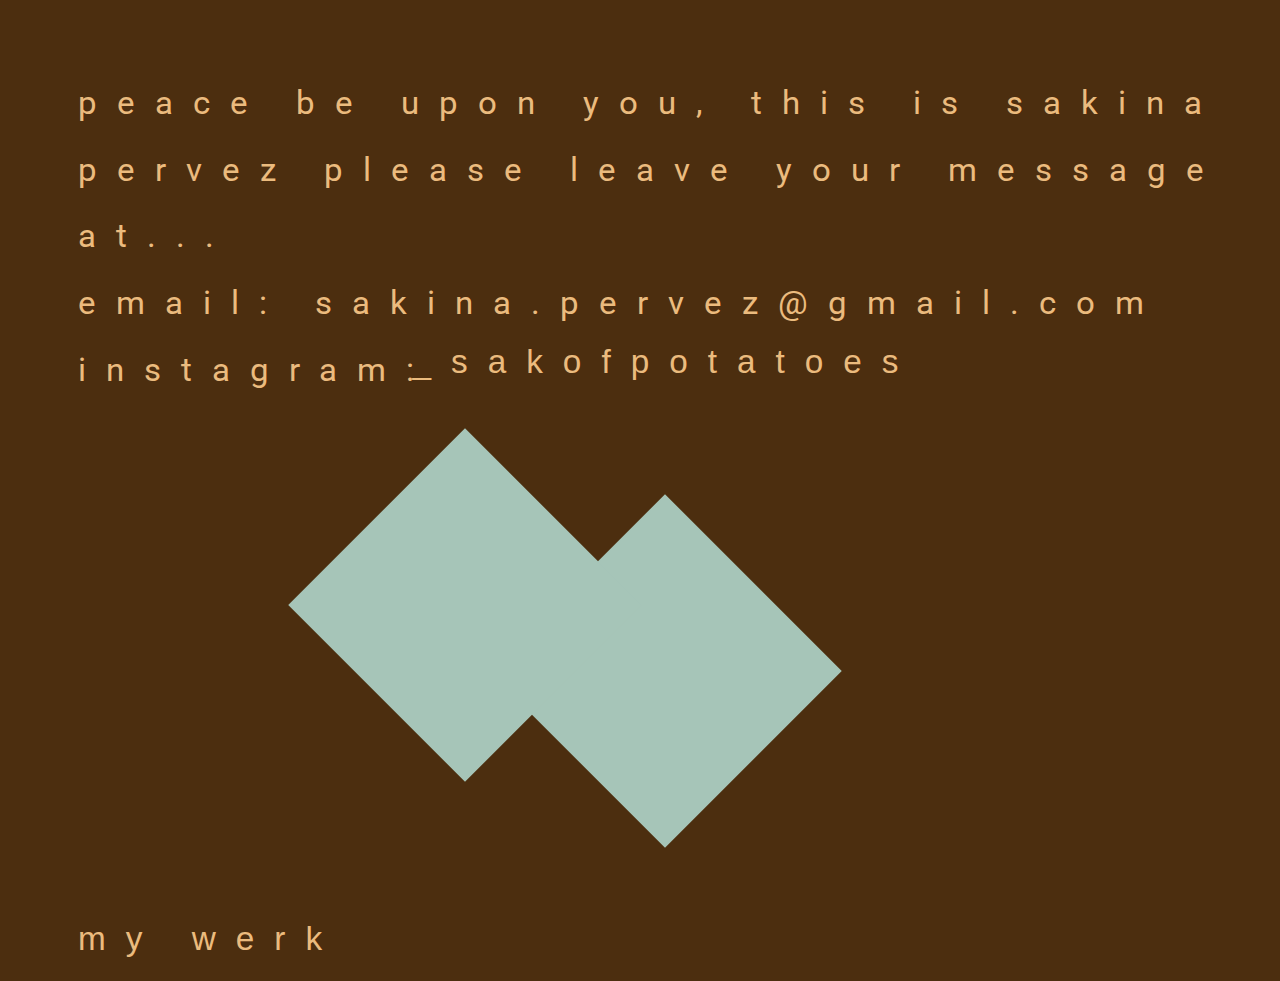
==== index.html @ 14120168 "Add files via upload" ====
<html>

<head>
    <title> werk homepage </title>
    <link rel="stylesheet" href="homepage.css">
    <link rel="preconnect" href="https://fonts.googleapis.com">
<link rel="preconnect" href="https://fonts.gstatic.com" crossorigin>
<link href="https://fonts.googleapis.com/css2?family=Yeseva+One&display=swap" rel="stylesheet">
<link href="https://fonts.googleapis.com/css2?family=Anybody&display=swap" rel="stylesheet">
<link href="https://fonts.googleapis.com/css2?family=Roboto:wght@100&display=swap" rel="stylesheet">


<body>
<div class="words">
    <div class="text">
        peace be upon you, this is sakina pervez please leave your message at...
        <br>
        email: sakina.pervez@gmail.com
        instagram:
       
    </div>
</div>
<div class="insta">
    <a href="https://www.instagram.com/_sakofpotatoes/">_sakofpotatoes</a>
    </div>
</div>
<p id="sliding-paragraph">
    <span class="slide-out">
        
    </span>
    <span class="slide-in">
    </span>
</p>
<p id="shape-paragraph">
    <span class="top"></span>
    <span id="square">
    </span>
</p>

<p id="sliding-paragraph2">
    <span class="slide-out">
        
    </span>
    <span class="slide-in">
    </span>
</p>
<p id="shape-paragraph2">
    <span class="top"></span>
    <span id="square2">
    </span>
</p>
<div class="page2">
    <a href="portfolio.html">my werk</a>
    </div>
</div>






</body>











    </html>
---- homepage.css ----
* {
    /* margin-bottom: -25; */
    box-sizing: border-box;
}

body {
    background-color: #4c2e0f;
}
.text {
    color:#ebbb7e;
    font-family: roboto;
    line-height: 2;
    letter-spacing: 15pt;
    font-size: 25pt;
}
 .mail {
        display: flex;
        width: 100%;
        flex-direction:column;
        flex-wrap: wrap;
        margin-left: 32%;
        margin-top: -163;
    
}
.insta {
    display: flex;
    width: 100%;
    flex-direction:column;
    flex-wrap: wrap;
    margin-left: 32%;
    margin-top: -163;
}
.words {
    display: flex;
    width: 100%;
    flex-direction:column;
    flex-wrap: wrap;
    margin-top: 70px;
    margin-left: 70px;
}
.page2 {
    display: flex;
    width: 100%;
    flex-direction:column;
    flex-wrap: wrap;
    margin-left: 70px;

}
a {
    font-family: asimovsans, sans-serif;
    font-weight: 100;
    line-height: 2;
    text-decoration: none;
    letter-spacing: 15pt;
    font-size: 25pt;
    margin-top: 7%;

}

a:link {
    color: #ebbb7e;
}

/* visited link */
a:visited {
    color: #ebbb7e;
}

/* mouse over link */
a:hover {
    color:#a6c5b8;


}
#shape-paragraph {
	position: relative;
	height: 390px;
}
#square {
    width: 250px;
    height: 250px;
    position: absolute;
    display: block;
    top: 50%;
    margin-top: -60px;
    left: 50%;
    margin-left: -100px;
    background-color: #a6c5b8;

	transform: rotate(45deg);
	transition: all 500ms ease-in-out;
   
}
#shape-paragraph:hover #square {
	background-color: orange; 
	border-radius: 100px;	

	transform: scale(2.25);
   
}
#square2 {
    width: 250px;
    height: 250px;
    position: absolute;
    display: block;
    top: 50%;
    margin-top: 30px;
    left: 50%;
    margin-left: -300px;
    background-color: #a6c5b8;

	transform: rotate(45deg);
	transition: all 500ms ease-in-out;
   
}
#shape-paragraph2:hover #square2 {
	background-color: orange; 
	border-radius: 100px;	

	transform: scale(2.25);
   
}

@media screen and (min-width: 800px) {}
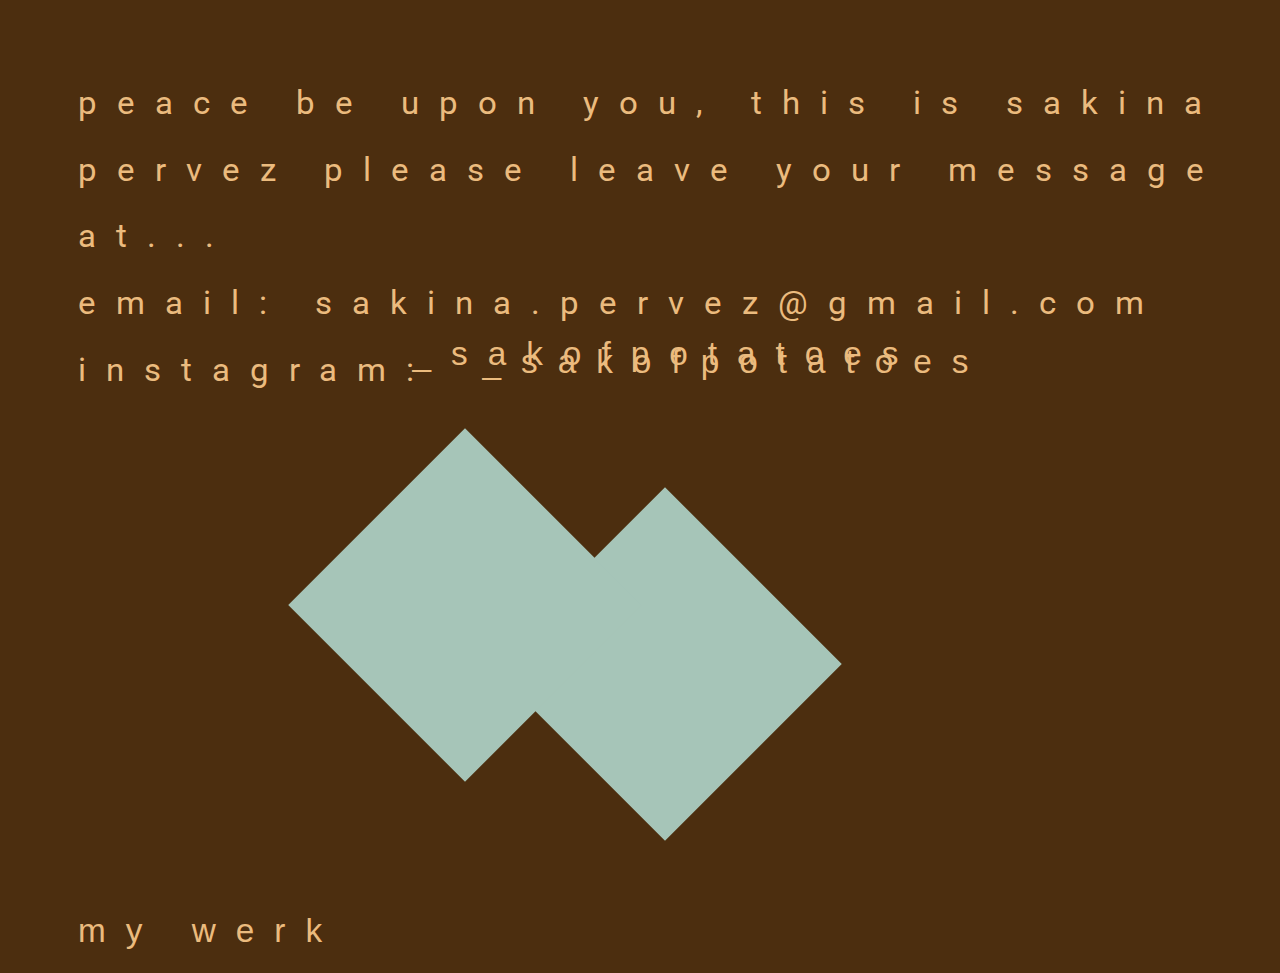
==== commit e810a09c: "insta" ====
--- a/index.html
+++ b/index.html
@@ -15,10 +15,12 @@
     <div class="text">
         peace be upon you, this is sakina pervez please leave your message at...
         <br>
-        email: sakina.pervez@gmail.com
-        instagram:
-       
-    </div>
+        email: sakina.pervez@gmail.com <br>
+        instagram: 
+        <div class="insta">
+            <a href="https://www.instagram.com/_sakofpotatoes/">_sakofpotatoes</a>
+         </div>
+    </div> 
 </div>
 <div class="insta">
     <a href="https://www.instagram.com/_sakofpotatoes/">_sakofpotatoes</a>
@@ -71,4 +73,4 @@
 
 
 
-    </html>+    </html>
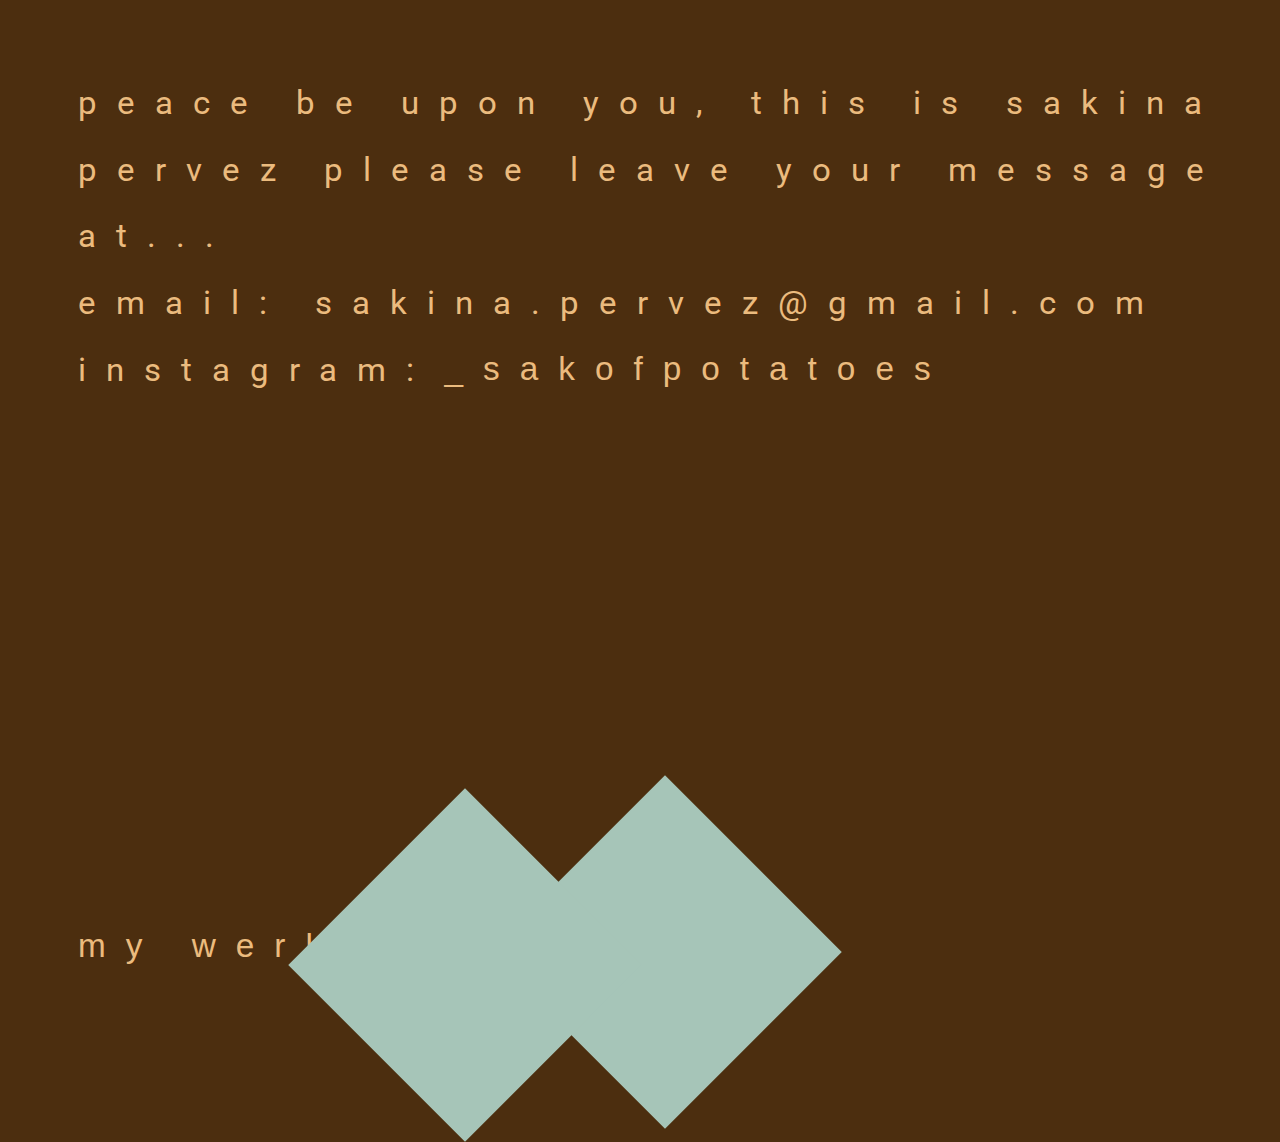
==== commit 3cf35bd9: "final maybe" ====
--- a/index.html
+++ b/index.html
@@ -22,10 +22,7 @@
          </div>
     </div> 
 </div>
-<div class="insta">
-    <a href="https://www.instagram.com/_sakofpotatoes/">_sakofpotatoes</a>
-    </div>
-</div>
+
 <p id="sliding-paragraph">
     <span class="slide-out">
         
--- a/homepage.css
+++ b/homepage.css
@@ -23,12 +23,15 @@
     
 }
 .insta {
-    display: flex;
+    /* display: flex; */
     width: 100%;
     flex-direction:column;
     flex-wrap: wrap;
-    margin-left: 32%;
-    margin-top: -163;
+    margin-top: -67;
+    margin-left: 29%;
+
+    /* margin-left: 42%;
+    margin-top: -71; */
 }
 .words {
     display: flex;
@@ -81,7 +84,7 @@
     height: 250px;
     position: absolute;
     display: block;
-    top: 50%;
+    top: 120%;
     margin-top: -60px;
     left: 50%;
     margin-left: -100px;
@@ -103,7 +106,7 @@
     height: 250px;
     position: absolute;
     display: block;
-    top: 50%;
+    top: 90%;
     margin-top: 30px;
     left: 50%;
     margin-left: -300px;
@@ -121,4 +124,4 @@
    
 }
 
-@media screen and (min-width: 800px) {}+@media screen and (min-width: 800px) {}
